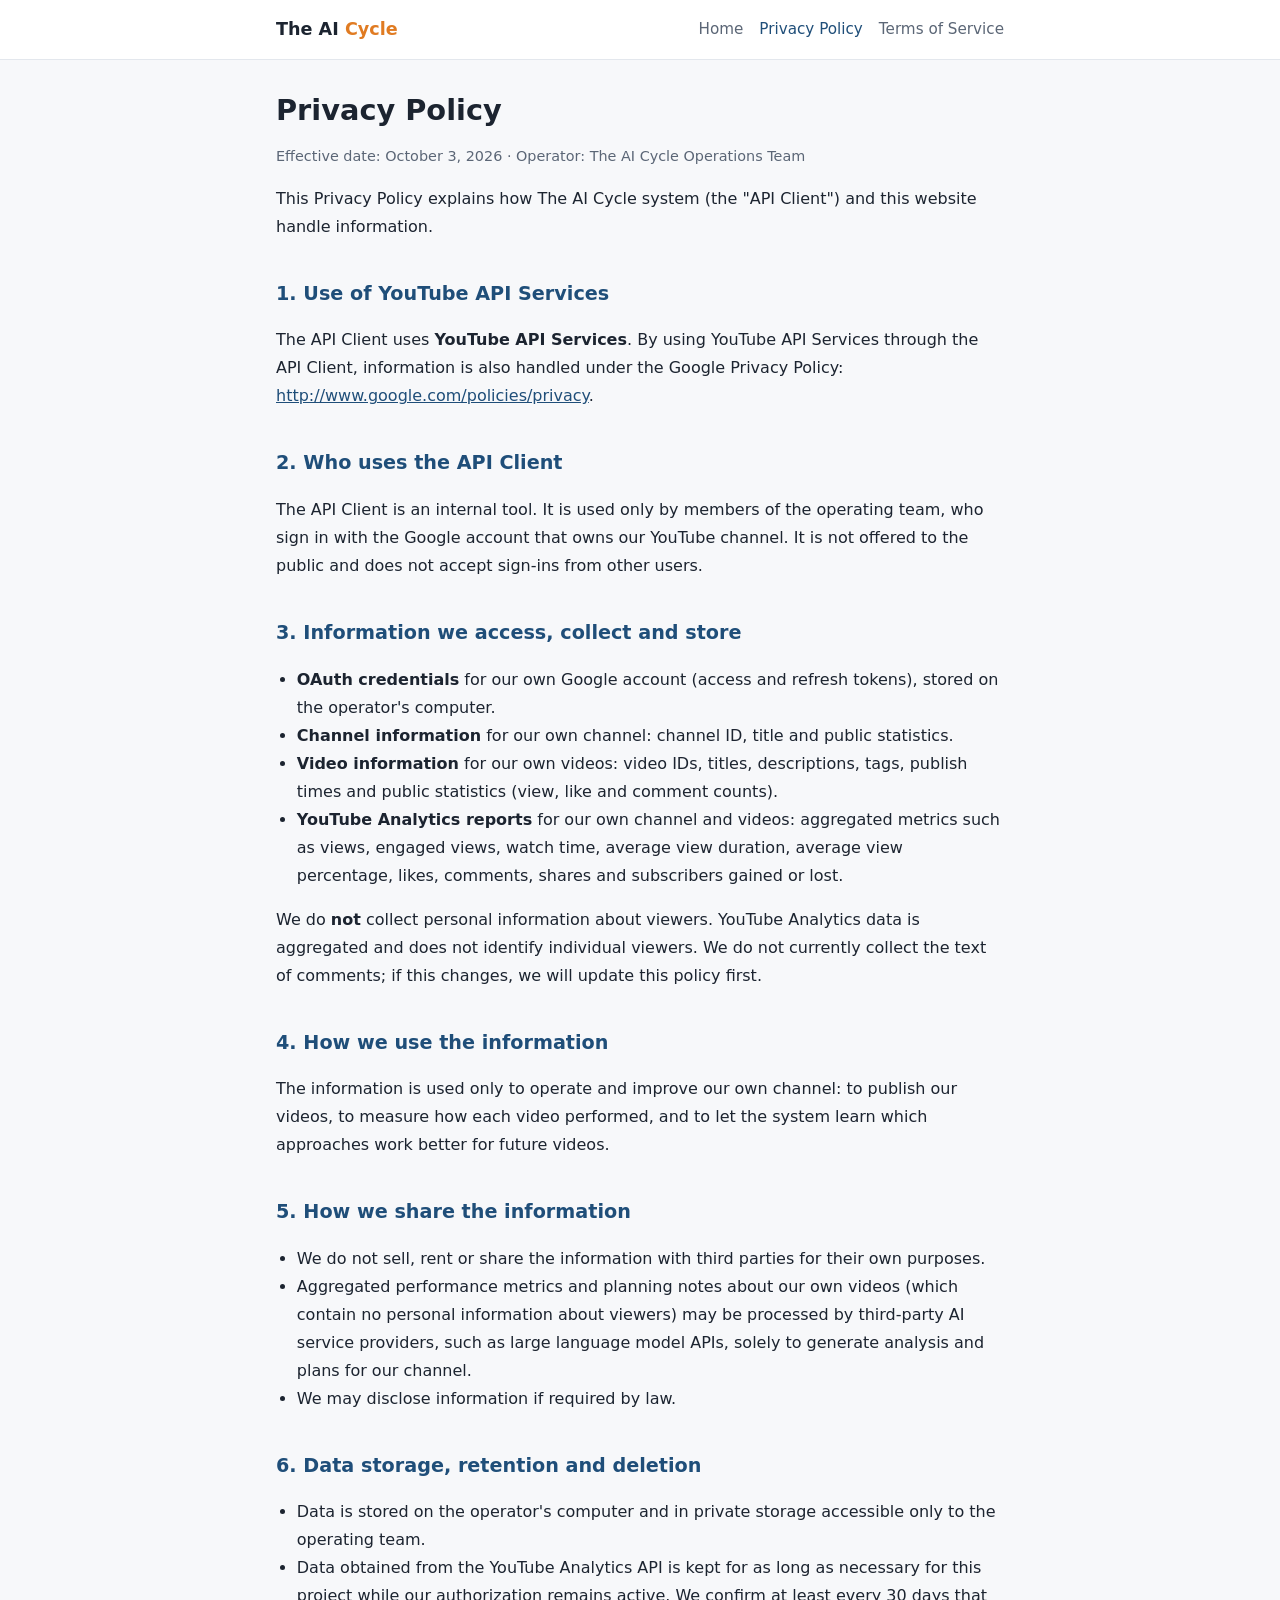
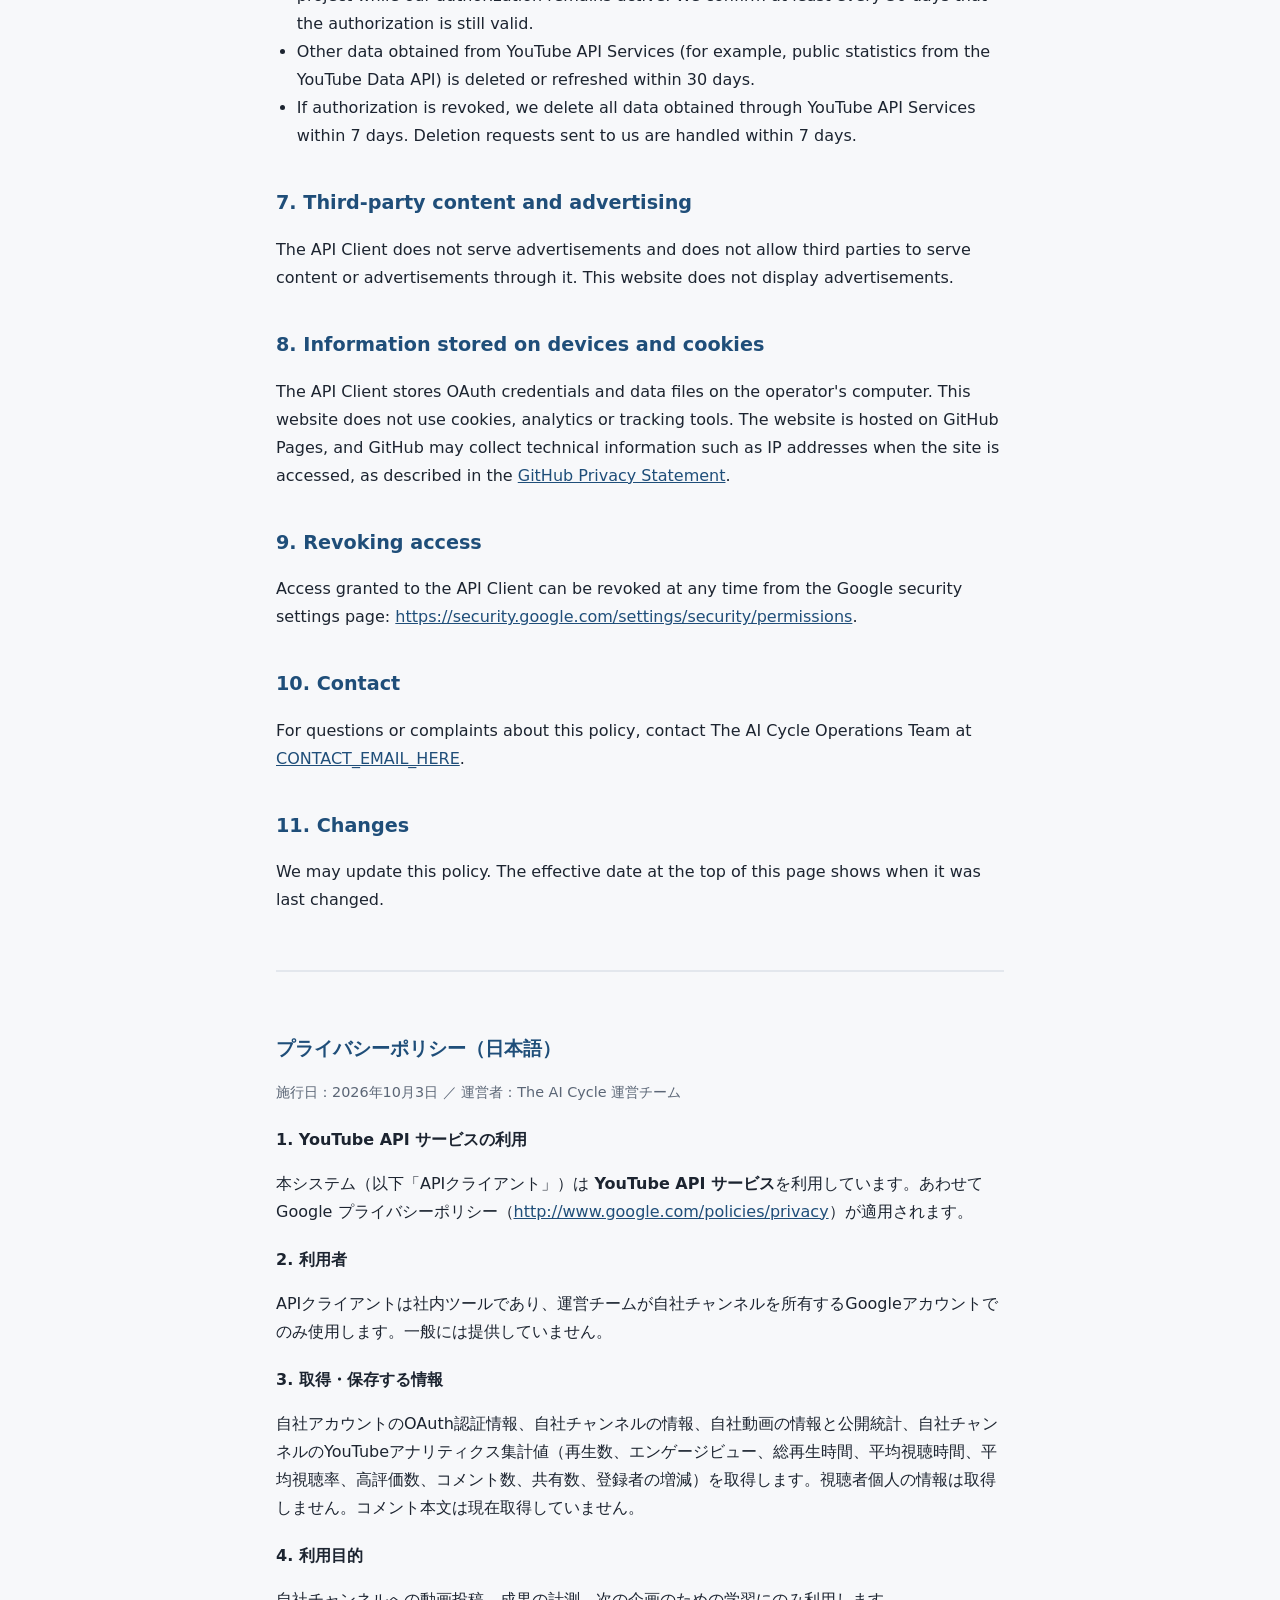
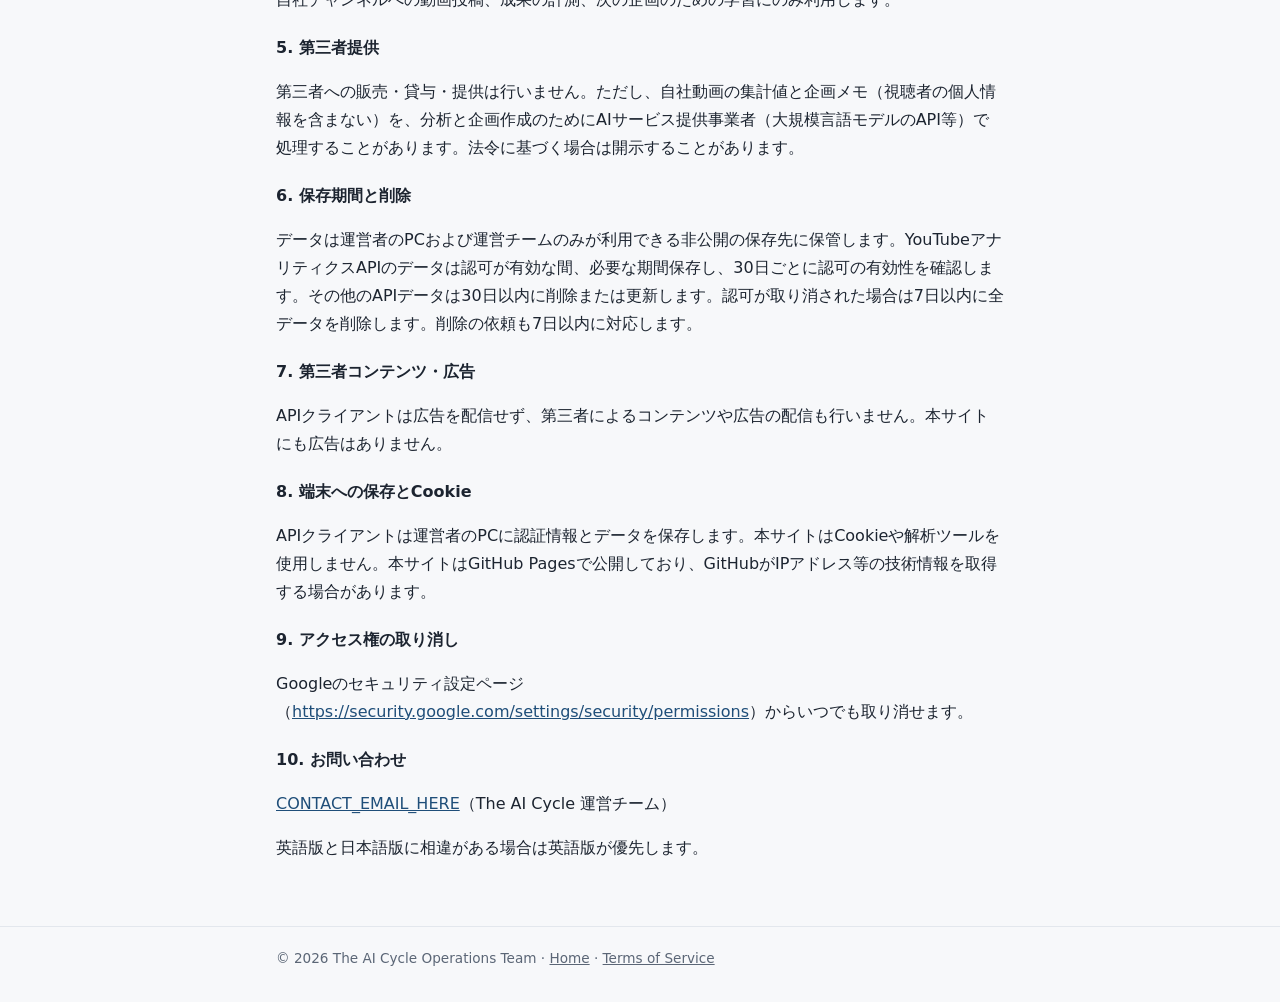
==== privacy.html @ d03b7cba "Add files via upload" ====
<!doctype html>
<html lang="en">
<head>
<meta charset="utf-8">
<meta name="viewport" content="width=device-width, initial-scale=1">
<title>Privacy Policy - The AI Cycle</title>
<link rel="stylesheet" href="style.css">
</head>
<body>
<header class="site"><div class="inner">
  <a class="brand" href="./">The AI <span>Cycle</span></a>
  <nav><a href="./">Home</a><a href="privacy.html" aria-current="page">Privacy Policy</a><a href="terms.html">Terms of Service</a></nav>
</div></header>

<main>
  <h1>Privacy Policy</h1>
  <p class="meta">Effective date: October 3, 2026 &middot; Operator: The AI Cycle Operations Team</p>

  <p>This Privacy Policy explains how The AI Cycle system (the "API Client") and this website handle information.</p>

  <h2>1. Use of YouTube API Services</h2>
  <p>The API Client uses <strong>YouTube API Services</strong>. By using YouTube API Services through the API Client, information is also handled under the Google Privacy Policy: <a href="http://www.google.com/policies/privacy">http://www.google.com/policies/privacy</a>.</p>

  <h2>2. Who uses the API Client</h2>
  <p>The API Client is an internal tool. It is used only by members of the operating team, who sign in with the Google account that owns our YouTube channel. It is not offered to the public and does not accept sign-ins from other users.</p>

  <h2>3. Information we access, collect and store</h2>
  <ul>
    <li><strong>OAuth credentials</strong> for our own Google account (access and refresh tokens), stored on the operator's computer.</li>
    <li><strong>Channel information</strong> for our own channel: channel ID, title and public statistics.</li>
    <li><strong>Video information</strong> for our own videos: video IDs, titles, descriptions, tags, publish times and public statistics (view, like and comment counts).</li>
    <li><strong>YouTube Analytics reports</strong> for our own channel and videos: aggregated metrics such as views, engaged views, watch time, average view duration, average view percentage, likes, comments, shares and subscribers gained or lost.</li>
  </ul>
  <p>We do <strong>not</strong> collect personal information about viewers. YouTube Analytics data is aggregated and does not identify individual viewers. We do not currently collect the text of comments; if this changes, we will update this policy first.</p>

  <h2>4. How we use the information</h2>
  <p>The information is used only to operate and improve our own channel: to publish our videos, to measure how each video performed, and to let the system learn which approaches work better for future videos.</p>

  <h2>5. How we share the information</h2>
  <ul>
    <li>We do not sell, rent or share the information with third parties for their own purposes.</li>
    <li>Aggregated performance metrics and planning notes about our own videos (which contain no personal information about viewers) may be processed by third-party AI service providers, such as large language model APIs, solely to generate analysis and plans for our channel.</li>
    <li>We may disclose information if required by law.</li>
  </ul>

  <h2>6. Data storage, retention and deletion</h2>
  <ul>
    <li>Data is stored on the operator's computer and in private storage accessible only to the operating team.</li>
    <li>Data obtained from the YouTube Analytics API is kept for as long as necessary for this project while our authorization remains active. We confirm at least every 30 days that the authorization is still valid.</li>
    <li>Other data obtained from YouTube API Services (for example, public statistics from the YouTube Data API) is deleted or refreshed within 30 days.</li>
    <li>If authorization is revoked, we delete all data obtained through YouTube API Services within 7 days. Deletion requests sent to us are handled within 7 days.</li>
  </ul>

  <h2>7. Third-party content and advertising</h2>
  <p>The API Client does not serve advertisements and does not allow third parties to serve content or advertisements through it. This website does not display advertisements.</p>

  <h2>8. Information stored on devices and cookies</h2>
  <p>The API Client stores OAuth credentials and data files on the operator's computer. This website does not use cookies, analytics or tracking tools. The website is hosted on GitHub Pages, and GitHub may collect technical information such as IP addresses when the site is accessed, as described in the <a href="https://docs.github.com/en/site-policy/privacy-policies/github-general-privacy-statement">GitHub Privacy Statement</a>.</p>

  <h2>9. Revoking access</h2>
  <p>Access granted to the API Client can be revoked at any time from the Google security settings page: <a href="https://security.google.com/settings/security/permissions">https://security.google.com/settings/security/permissions</a>.</p>

  <h2>10. Contact</h2>
  <p>For questions or complaints about this policy, contact The AI Cycle Operations Team at <a href="mailto:CONTACT_EMAIL_HERE">CONTACT_EMAIL_HERE</a>.</p>

  <h2>11. Changes</h2>
  <p>We may update this policy. The effective date at the top of this page shows when it was last changed.</p>

  <section class="lang-sep" lang="ja">
    <h2>プライバシーポリシー（日本語）</h2>
    <p class="meta">施行日：2026年10月3日 ／ 運営者：The AI Cycle 運営チーム</p>
    <h3>1. YouTube API サービスの利用</h3>
    <p>本システム（以下「APIクライアント」）は <strong>YouTube API サービス</strong>を利用しています。あわせて Google プライバシーポリシー（<a href="http://www.google.com/policies/privacy">http://www.google.com/policies/privacy</a>）が適用されます。</p>
    <h3>2. 利用者</h3>
    <p>APIクライアントは社内ツールであり、運営チームが自社チャンネルを所有するGoogleアカウントでのみ使用します。一般には提供していません。</p>
    <h3>3. 取得・保存する情報</h3>
    <p>自社アカウントのOAuth認証情報、自社チャンネルの情報、自社動画の情報と公開統計、自社チャンネルのYouTubeアナリティクス集計値（再生数、エンゲージビュー、総再生時間、平均視聴時間、平均視聴率、高評価数、コメント数、共有数、登録者の増減）を取得します。視聴者個人の情報は取得しません。コメント本文は現在取得していません。</p>
    <h3>4. 利用目的</h3>
    <p>自社チャンネルへの動画投稿、成果の計測、次の企画のための学習にのみ利用します。</p>
    <h3>5. 第三者提供</h3>
    <p>第三者への販売・貸与・提供は行いません。ただし、自社動画の集計値と企画メモ（視聴者の個人情報を含まない）を、分析と企画作成のためにAIサービス提供事業者（大規模言語モデルのAPI等）で処理することがあります。法令に基づく場合は開示することがあります。</p>
    <h3>6. 保存期間と削除</h3>
    <p>データは運営者のPCおよび運営チームのみが利用できる非公開の保存先に保管します。YouTubeアナリティクスAPIのデータは認可が有効な間、必要な期間保存し、30日ごとに認可の有効性を確認します。その他のAPIデータは30日以内に削除または更新します。認可が取り消された場合は7日以内に全データを削除します。削除の依頼も7日以内に対応します。</p>
    <h3>7. 第三者コンテンツ・広告</h3>
    <p>APIクライアントは広告を配信せず、第三者によるコンテンツや広告の配信も行いません。本サイトにも広告はありません。</p>
    <h3>8. 端末への保存とCookie</h3>
    <p>APIクライアントは運営者のPCに認証情報とデータを保存します。本サイトはCookieや解析ツールを使用しません。本サイトはGitHub Pagesで公開しており、GitHubがIPアドレス等の技術情報を取得する場合があります。</p>
    <h3>9. アクセス権の取り消し</h3>
    <p>Googleのセキュリティ設定ページ（<a href="https://security.google.com/settings/security/permissions">https://security.google.com/settings/security/permissions</a>）からいつでも取り消せます。</p>
    <h3>10. お問い合わせ</h3>
    <p><a href="mailto:CONTACT_EMAIL_HERE">CONTACT_EMAIL_HERE</a>（The AI Cycle 運営チーム）</p>
    <p>英語版と日本語版に相違がある場合は英語版が優先します。</p>
  </section>
</main>

<footer class="site"><div class="inner">
  &copy; 2026 The AI Cycle Operations Team &middot; <a href="./">Home</a> &middot; <a href="terms.html">Terms of Service</a>
</div></footer>
</body>
</html>
---- style.css ----
:root {
  --bg: #f7f8fa;
  --surface: #ffffff;
  --text: #1c2430;
  --muted: #5b6676;
  --accent: #1f4e79;
  --accent-2: #e07b22;
  --border: #e3e7ed;
}
@media (prefers-color-scheme: dark) {
  :root {
    --bg: #11161d;
    --surface: #18202a;
    --text: #e6ebf2;
    --muted: #9aa6b6;
    --accent: #7fb2e5;
    --accent-2: #f0a050;
    --border: #2a3441;
  }
}
* { box-sizing: border-box; }
html { -webkit-text-size-adjust: 100%; }
body {
  margin: 0;
  background: var(--bg);
  color: var(--text);
  font-family: system-ui, -apple-system, "Segoe UI", "Hiragino Sans", "Noto Sans JP", Meiryo, sans-serif;
  line-height: 1.75;
}
header.site {
  background: var(--surface);
  border-bottom: 1px solid var(--border);
}
header.site .inner, main, footer.site .inner {
  max-width: 760px;
  margin: 0 auto;
  padding: 0 16px;
}
header.site .inner {
  display: flex;
  flex-wrap: wrap;
  align-items: center;
  justify-content: space-between;
  gap: 8px 20px;
  padding-top: 14px;
  padding-bottom: 14px;
}
.brand { font-weight: 700; font-size: 1.1rem; color: var(--text); text-decoration: none; }
.brand span { color: var(--accent-2); }
nav a { color: var(--muted); text-decoration: none; margin-left: 16px; font-size: 0.95rem; }
nav a:first-child { margin-left: 0; }
nav a:hover, nav a[aria-current="page"] { color: var(--accent); }
main { padding-top: 32px; padding-bottom: 48px; }
h1 { font-size: 1.8rem; line-height: 1.3; margin: 0 0 8px; }
h2 { font-size: 1.2rem; margin: 36px 0 8px; color: var(--accent); }
h3 { font-size: 1rem; margin: 20px 0 4px; }
p, li { color: var(--text); }
.lead { color: var(--muted); font-size: 1.05rem; margin-top: 0; }
.meta { color: var(--muted); font-size: 0.9rem; }
a { color: var(--accent); overflow-wrap: anywhere; }
.card {
  background: var(--surface);
  border: 1px solid var(--border);
  border-radius: 10px;
  padding: 16px 20px;
  margin: 16px 0;
}
.card p { margin: 0; }
.lang-sep {
  margin: 56px 0 0;
  padding-top: 24px;
  border-top: 2px solid var(--border);
}
ul { padding-left: 1.3em; }
footer.site {
  border-top: 1px solid var(--border);
  color: var(--muted);
  font-size: 0.85rem;
  padding: 20px 0 32px;
}
footer.site a { color: var(--muted); }
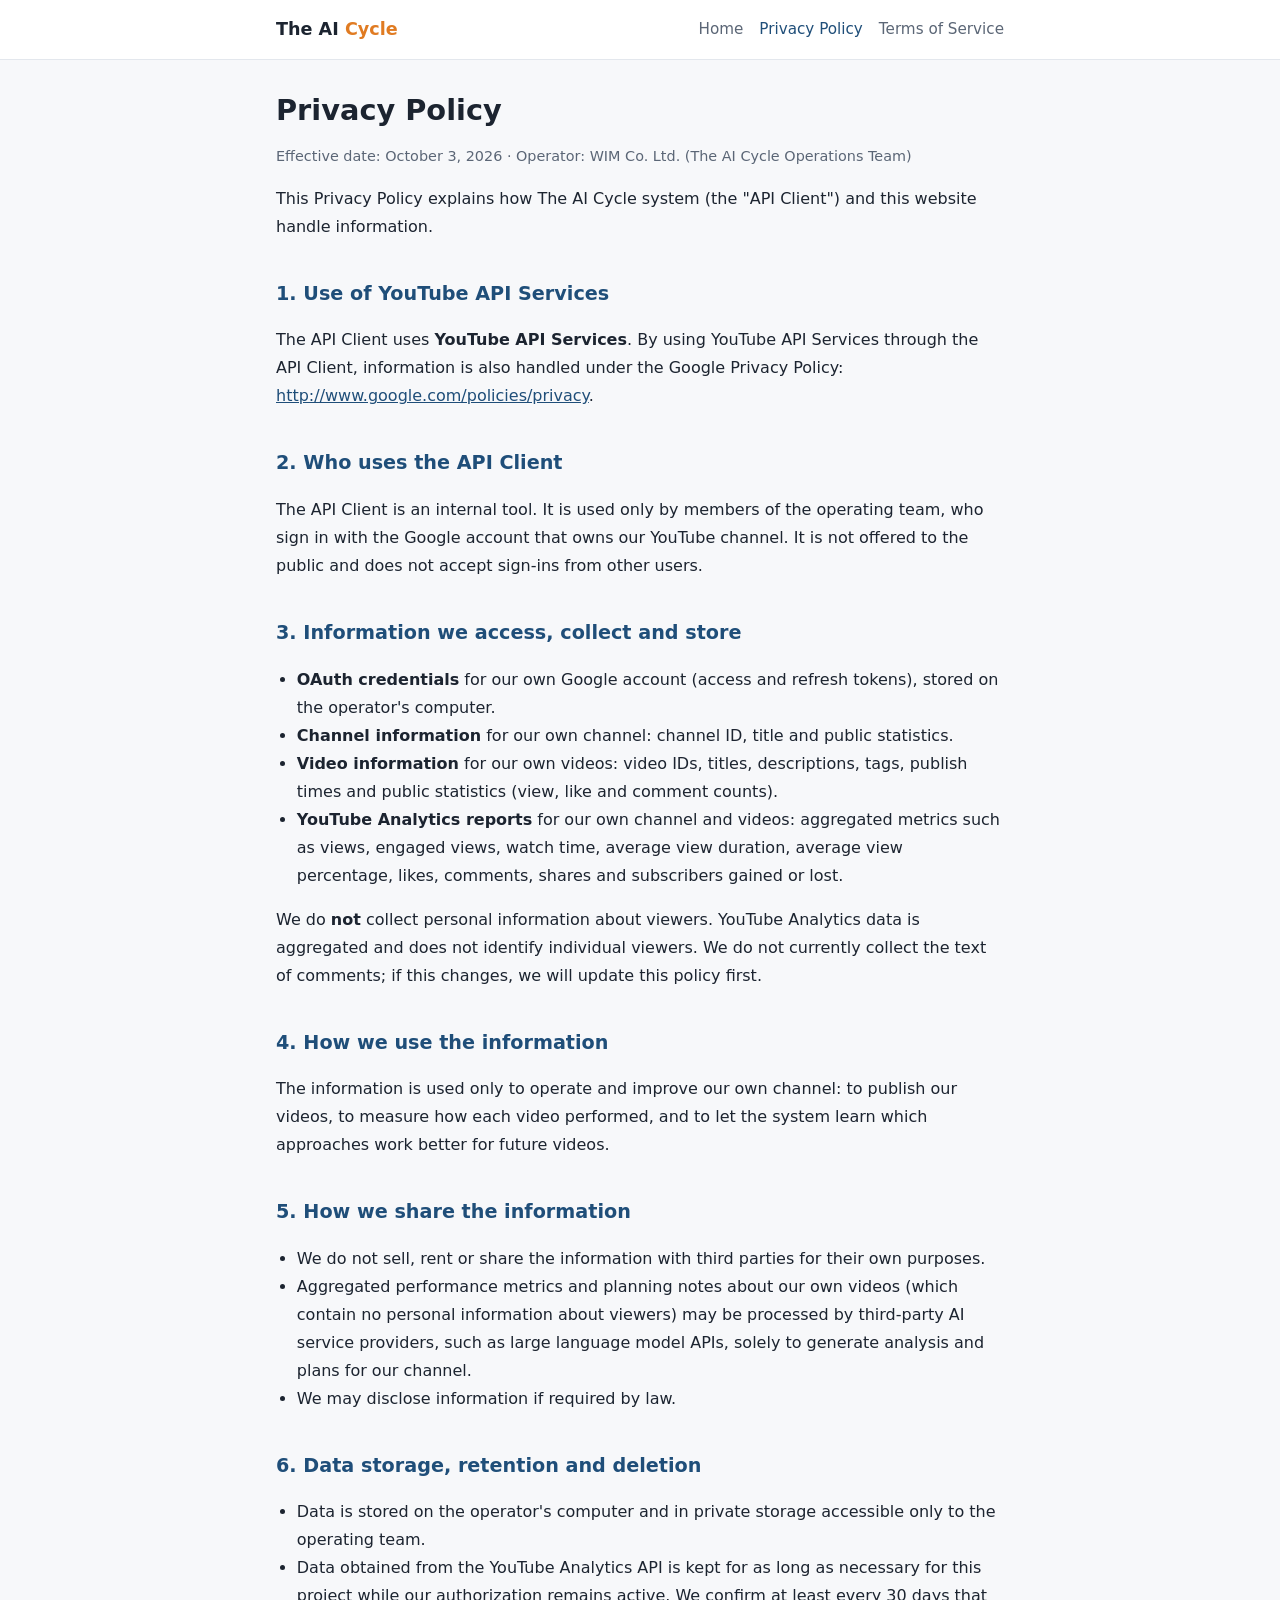
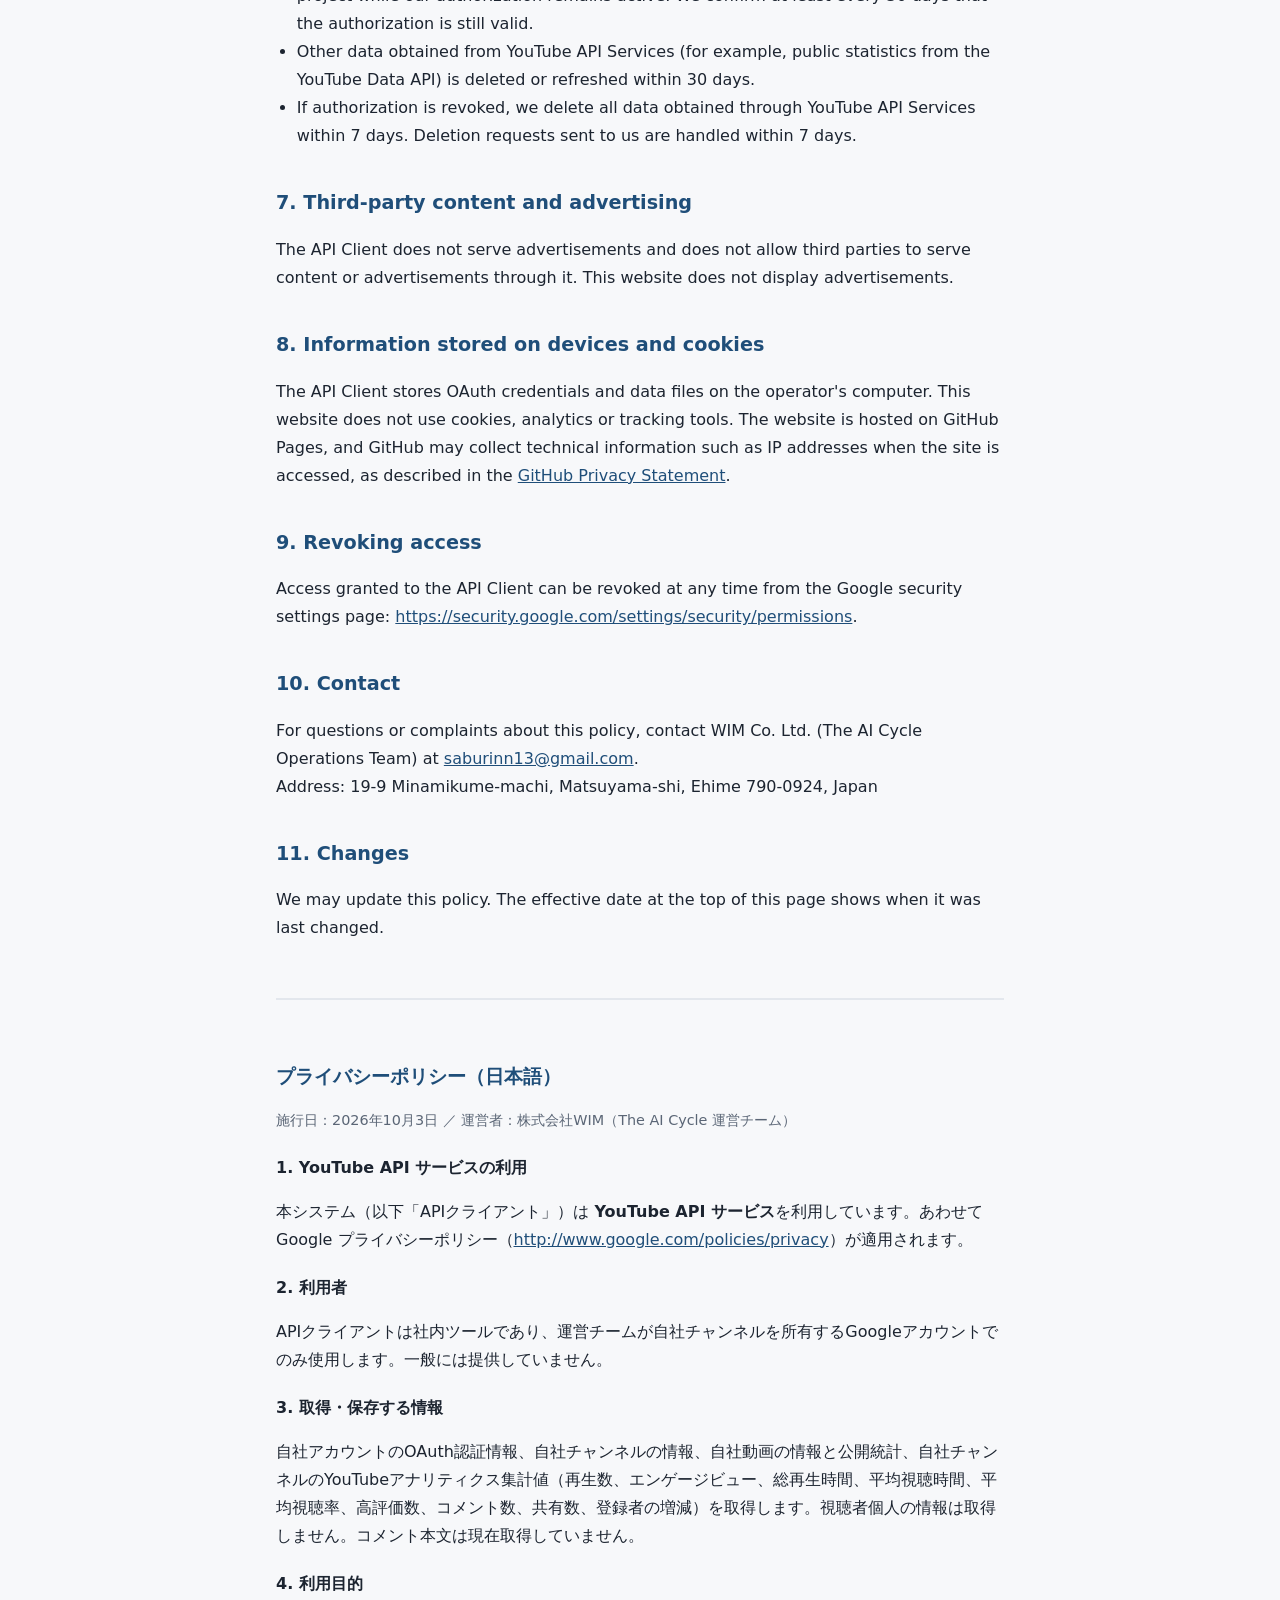
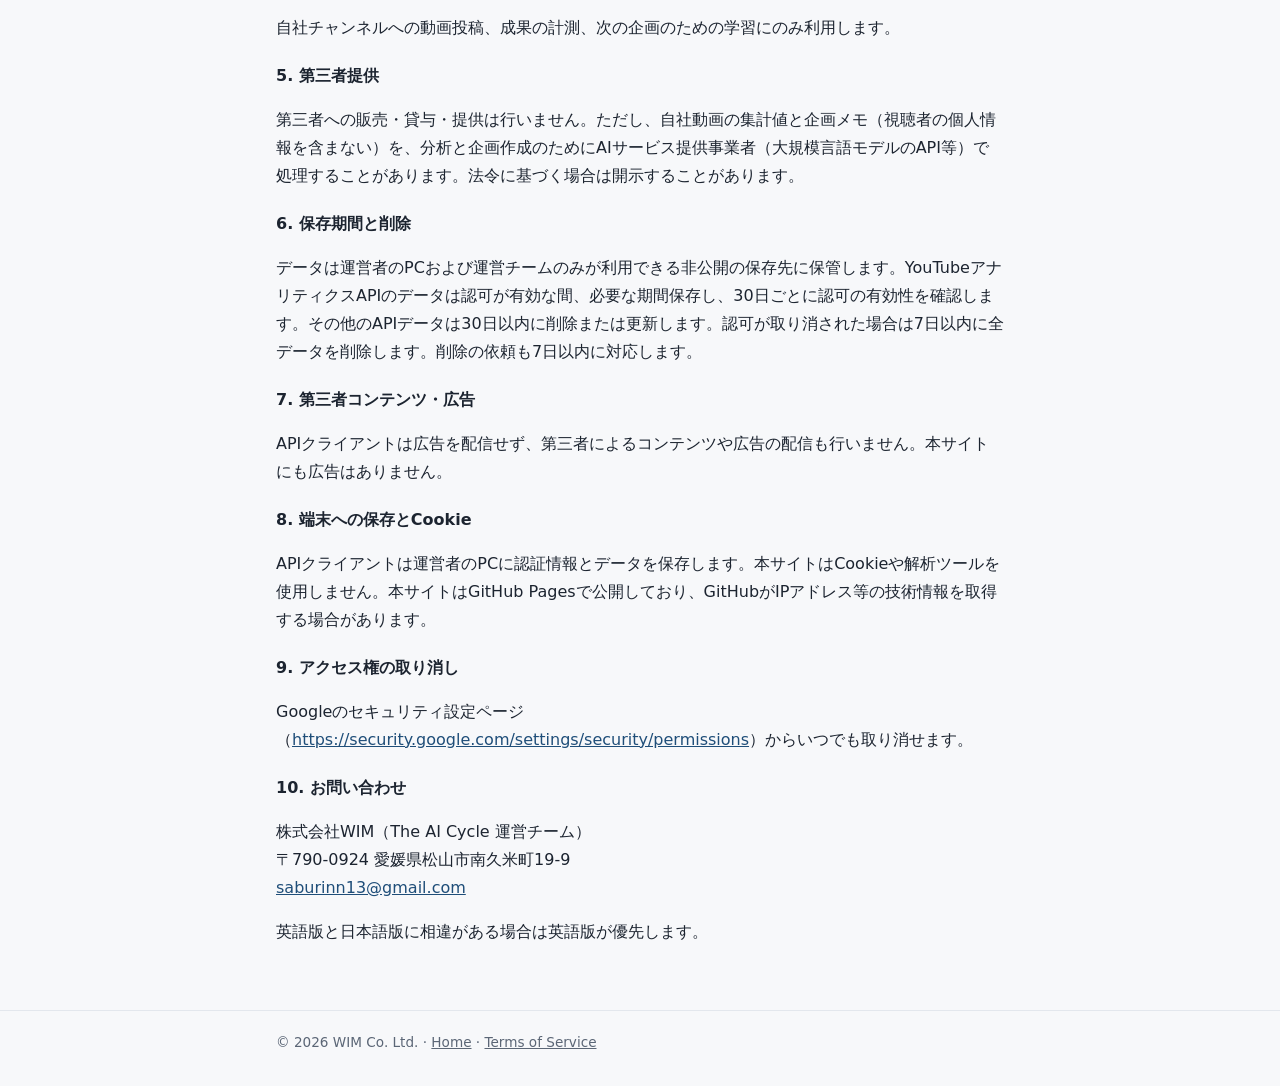
==== commit 38a2867a: "Add files via upload" ====
--- a/privacy.html
+++ b/privacy.html
@@ -14,7 +14,7 @@
 
 <main>
   <h1>Privacy Policy</h1>
-  <p class="meta">Effective date: October 3, 2026 &middot; Operator: The AI Cycle Operations Team</p>
+  <p class="meta">Effective date: October 3, 2026 &middot; Operator: WIM Co. Ltd. (The AI Cycle Operations Team)</p>
 
   <p>This Privacy Policy explains how The AI Cycle system (the "API Client") and this website handle information.</p>
 
@@ -61,14 +61,14 @@
   <p>Access granted to the API Client can be revoked at any time from the Google security settings page: <a href="https://security.google.com/settings/security/permissions">https://security.google.com/settings/security/permissions</a>.</p>
 
   <h2>10. Contact</h2>
-  <p>For questions or complaints about this policy, contact The AI Cycle Operations Team at <a href="mailto:CONTACT_EMAIL_HERE">CONTACT_EMAIL_HERE</a>.</p>
+  <p>For questions or complaints about this policy, contact WIM Co. Ltd. (The AI Cycle Operations Team) at <a href="mailto:saburinn13@gmail.com">saburinn13@gmail.com</a>.<br>Address: 19-9 Minamikume-machi, Matsuyama-shi, Ehime 790-0924, Japan</p>
 
   <h2>11. Changes</h2>
   <p>We may update this policy. The effective date at the top of this page shows when it was last changed.</p>
 
   <section class="lang-sep" lang="ja">
     <h2>プライバシーポリシー（日本語）</h2>
-    <p class="meta">施行日：2026年10月3日 ／ 運営者：The AI Cycle 運営チーム</p>
+    <p class="meta">施行日：2026年10月3日 ／ 運営者：株式会社WIM（The AI Cycle 運営チーム）</p>
     <h3>1. YouTube API サービスの利用</h3>
     <p>本システム（以下「APIクライアント」）は <strong>YouTube API サービス</strong>を利用しています。あわせて Google プライバシーポリシー（<a href="http://www.google.com/policies/privacy">http://www.google.com/policies/privacy</a>）が適用されます。</p>
     <h3>2. 利用者</h3>
@@ -88,13 +88,13 @@
     <h3>9. アクセス権の取り消し</h3>
     <p>Googleのセキュリティ設定ページ（<a href="https://security.google.com/settings/security/permissions">https://security.google.com/settings/security/permissions</a>）からいつでも取り消せます。</p>
     <h3>10. お問い合わせ</h3>
-    <p><a href="mailto:CONTACT_EMAIL_HERE">CONTACT_EMAIL_HERE</a>（The AI Cycle 運営チーム）</p>
+    <p>株式会社WIM（The AI Cycle 運営チーム）<br>〒790-0924 愛媛県松山市南久米町19-9<br><a href="mailto:saburinn13@gmail.com">saburinn13@gmail.com</a></p>
     <p>英語版と日本語版に相違がある場合は英語版が優先します。</p>
   </section>
 </main>
 
 <footer class="site"><div class="inner">
-  &copy; 2026 The AI Cycle Operations Team &middot; <a href="./">Home</a> &middot; <a href="terms.html">Terms of Service</a>
+  &copy; 2026 WIM Co. Ltd. &middot; <a href="./">Home</a> &middot; <a href="terms.html">Terms of Service</a>
 </div></footer>
 </body>
 </html>
